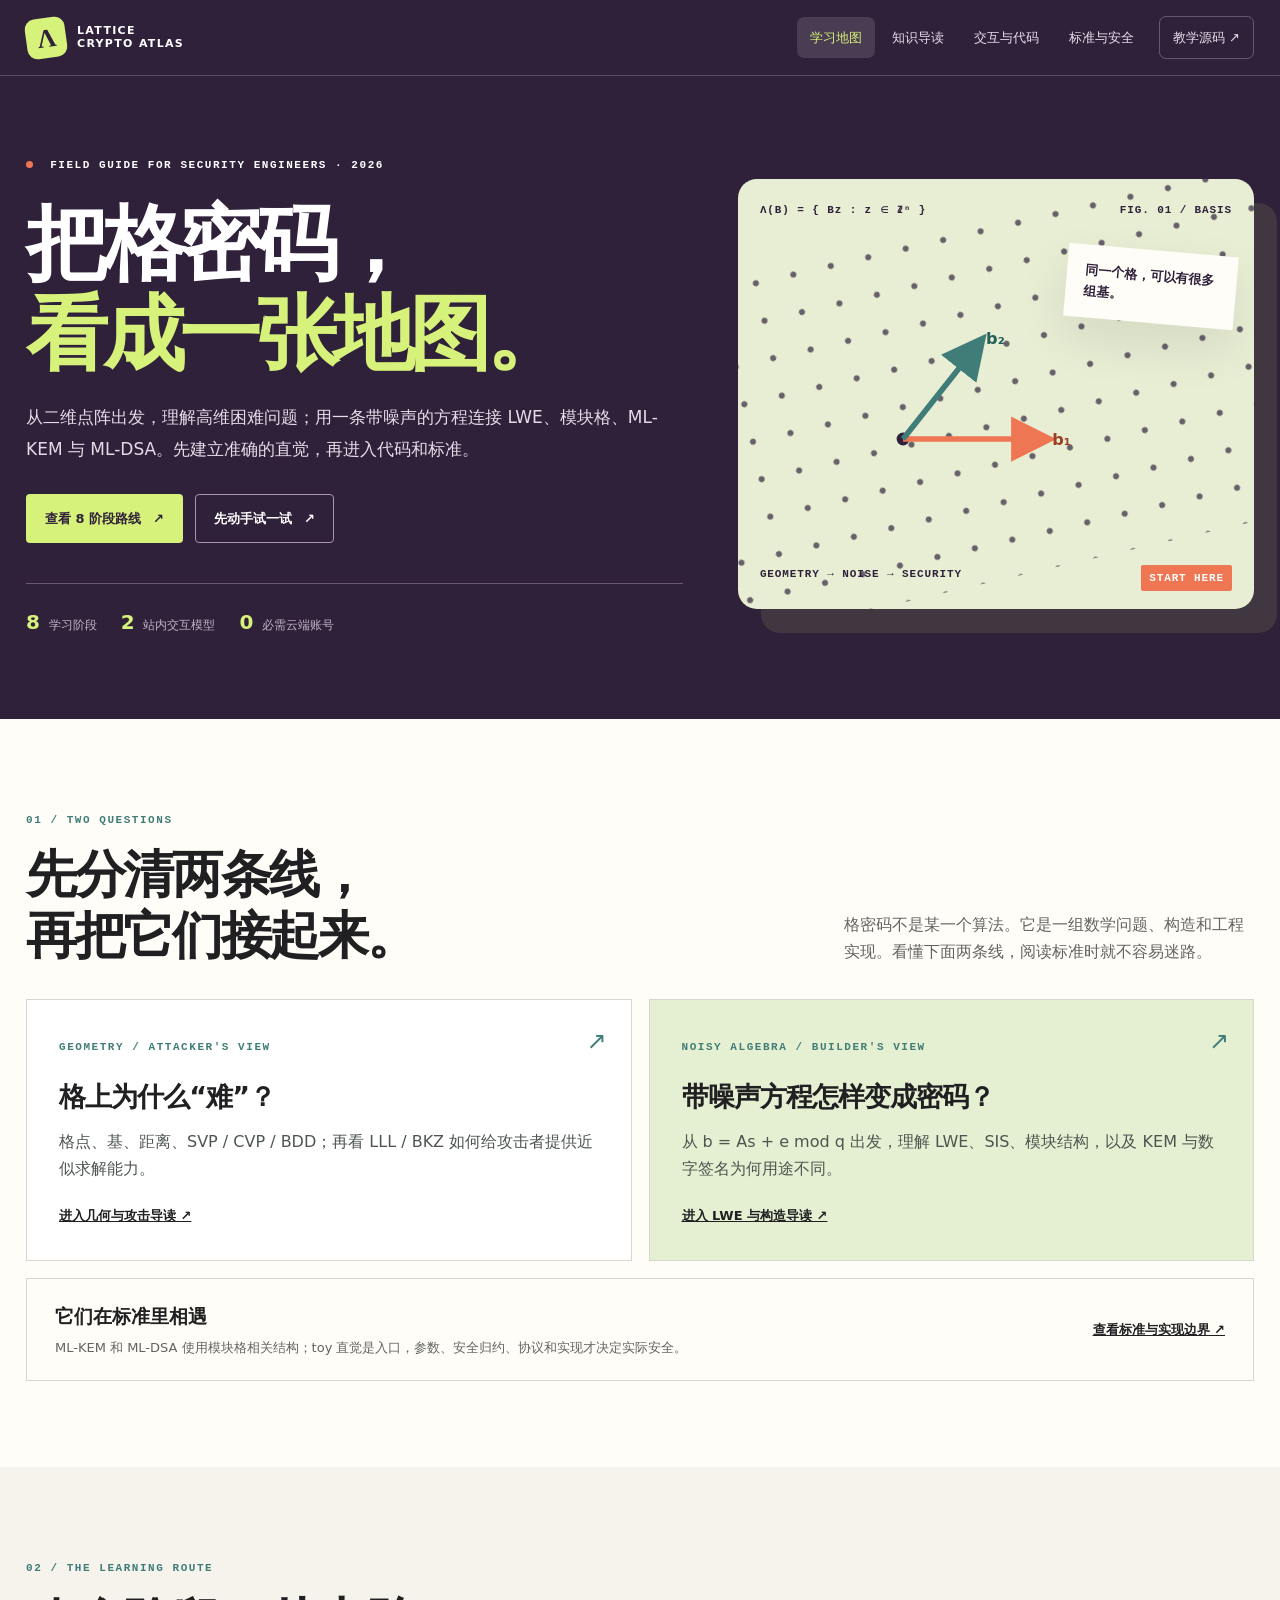
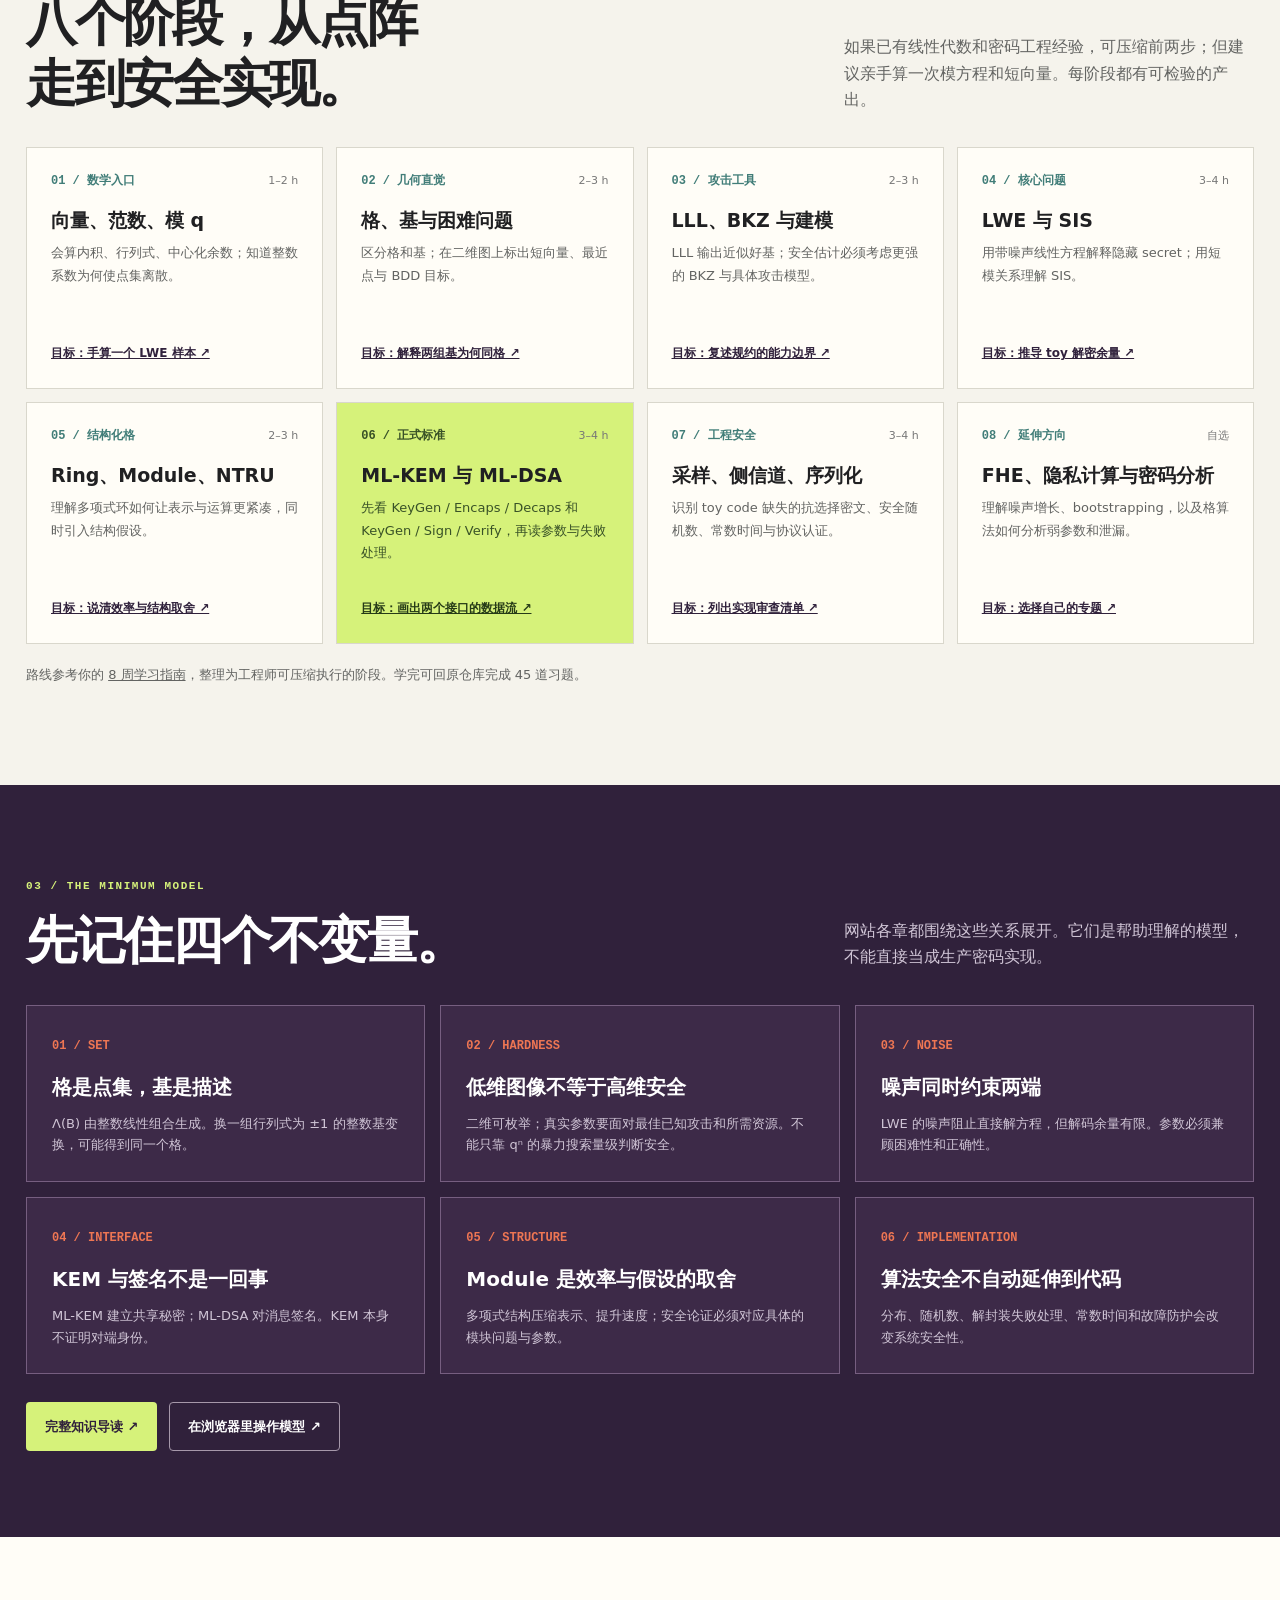
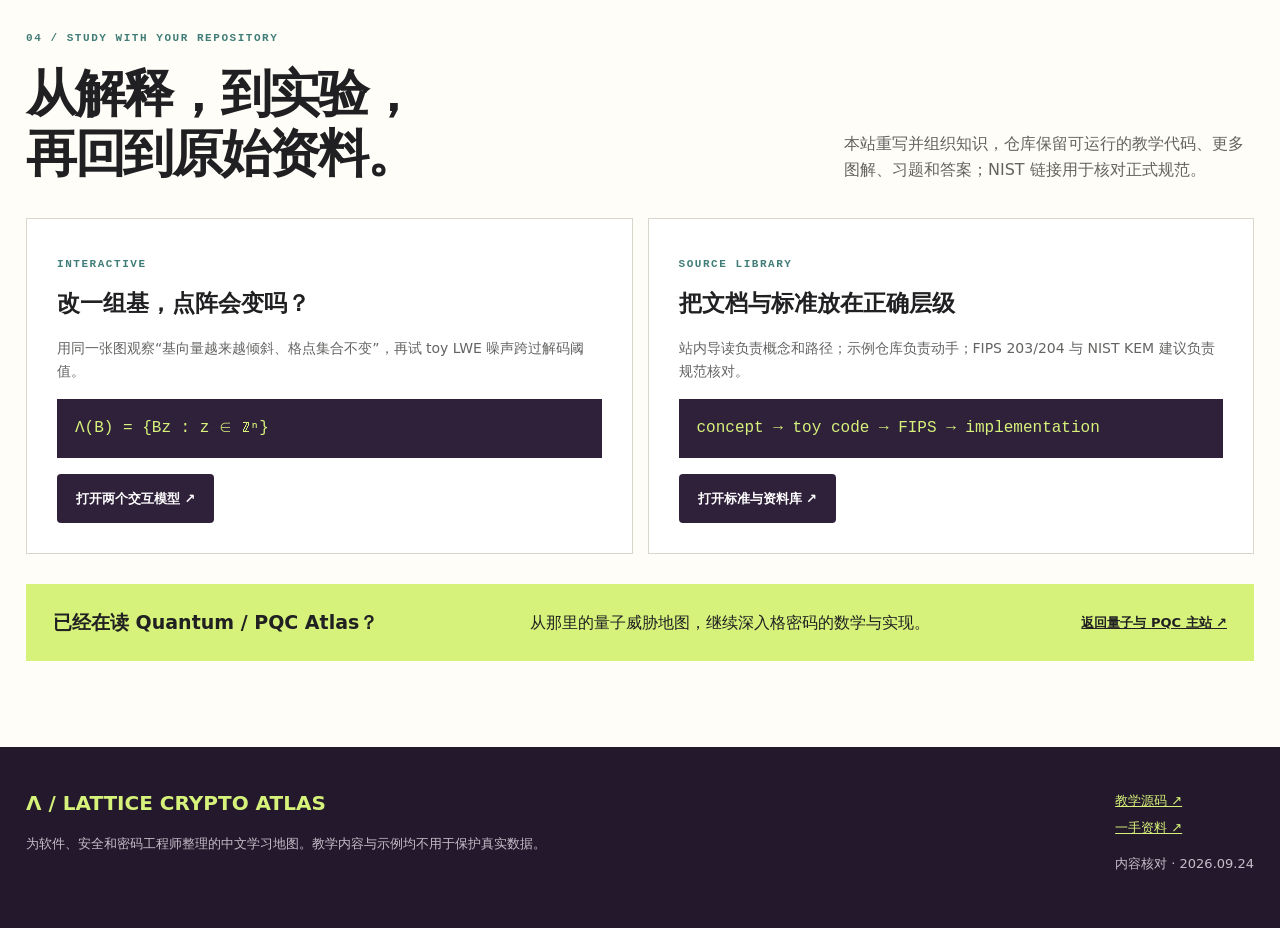
==== index.html @ 333cc124 "Build lattice crypto learning atlas" ====
<!doctype html>
<html lang="zh-CN">
<head>
  <meta charset="utf-8">
  <meta name="viewport" content="width=device-width, initial-scale=1">
  <meta name="theme-color" content="#30213b">
  <meta name="description" content="面向软件与安全工程师的格密码中文学习地图：格与困难问题、LWE/SIS、LLL/BKZ、ML-KEM/ML-DSA、动手实验与实现安全。">
  <title>格密码地图 · Lattice Crypto Atlas</title>
  <link rel="stylesheet" href="style.css">
  <script src="app.js" defer></script>
</head>
<body>
  <a class="skip" href="#main">跳至正文</a>
  <header class="site-header">
    <a class="logo" href="index.html" aria-label="格密码地图首页"><span class="logo-mark">Λ</span><span>LATTICE<br>CRYPTO ATLAS</span></a>
    <nav class="site-nav" aria-label="主导航">
      <a href="index.html" aria-current="page">学习地图</a><a href="learn.html">知识导读</a><a href="lab.html">交互与代码</a><a href="standards.html">标准与安全</a><a class="nav-source" href="https://github.com/ShundaZhang/lattice-based-cryptography-samples" target="_blank" rel="noopener noreferrer">教学源码 ↗</a>
    </nav>
  </header>
  <main id="main">
    <section class="hero">
      <div class="hero-inner">
        <div>
          <span class="eyebrow"><i class="dot"></i> FIELD GUIDE FOR SECURITY ENGINEERS · 2026</span>
          <h1>把格密码，<br><em>看成一张地图。</em></h1>
          <p class="hero-lede">从二维点阵出发，理解高维困难问题；用一条带噪声的方程连接 LWE、模块格、ML-KEM 与 ML-DSA。先建立准确的直觉，再进入代码和标准。</p>
          <div class="hero-actions"><a class="button primary" href="#route">查看 8 阶段路线 <span>↗</span></a><a class="button outline" href="lab.html">先动手试一试 <span>↗</span></a></div>
          <div class="hero-facts"><span><b>8</b> 学习阶段</span><span><b>2</b> 站内交互模型</span><span><b>0</b> 必需云端账号</span></div>
        </div>
        <div class="hero-art" role="img" aria-label="二维点阵、两组基向量和格密码学习路线的装饰性示意图">
          <div class="art-top"><span>Λ(B) = { Bz : z ∈ ℤⁿ }</span><span>FIG. 01 / BASIS</span></div>
          <div class="art-grid"></div>
          <svg class="art-vectors" viewBox="0 0 480 280" aria-hidden="true"><defs><marker id="arrow-a" markerWidth="8" markerHeight="8" refX="6" refY="4" orient="auto"><path d="M0 0 L8 4 L0 8 Z" fill="#ee7653"/></marker><marker id="arrow-b" markerWidth="8" markerHeight="8" refX="6" refY="4" orient="auto"><path d="M0 0 L8 4 L0 8 Z" fill="#417d78"/></marker></defs><circle cx="134" cy="187" r="8" fill="#30213b"/><path d="M134 187 L310 187" stroke="#ee7653" stroke-width="7" marker-end="url(#arrow-a)"/><path d="M134 187 L229 67" stroke="#417d78" stroke-width="7" marker-end="url(#arrow-b)"/><text x="319" y="194" fill="#9c3f26" font-size="20" font-weight="800">b₁</text><text x="237" y="69" fill="#245f59" font-size="20" font-weight="800">b₂</text></svg>
          <div class="art-note">同一个格，可以有很多组基。</div><div class="art-bottom"><span>GEOMETRY → NOISE → SECURITY</span><span class="art-seal">START HERE</span></div>
        </div>
      </div>
    </section>

    <section class="section white" id="orientation"><div class="container">
      <div class="section-head"><div><span class="eyebrow kicker">01 / TWO QUESTIONS</span><h2>先分清两条线，<br>再把它们接起来。</h2></div><p>格密码不是某一个算法。它是一组数学问题、构造和工程实现。看懂下面两条线，阅读标准时就不容易迷路。</p></div>
      <div class="two-paths">
        <article class="path-card"><span class="eyebrow">GEOMETRY / ATTACKER'S VIEW</span><h3>格上为什么“难”？</h3><p>格点、基、距离、SVP / CVP / BDD；再看 LLL / BKZ 如何给攻击者提供近似求解能力。</p><a href="learn.html#geometry">进入几何与攻击导读 ↗</a></article>
        <article class="path-card featured"><span class="eyebrow">NOISY ALGEBRA / BUILDER'S VIEW</span><h3>带噪声方程怎样变成密码？</h3><p>从 b = As + e mod q 出发，理解 LWE、SIS、模块结构，以及 KEM 与数字签名为何用途不同。</p><a href="learn.html#lwe">进入 LWE 与构造导读 ↗</a></article>
      </div>
      <div class="bridge"><div><strong>它们在标准里相遇</strong><p>ML-KEM 和 ML-DSA 使用模块格相关结构；toy 直觉是入口，参数、安全归约、协议和实现才决定实际安全。</p></div><a href="standards.html">查看标准与实现边界 ↗</a></div>
    </div></section>

    <section class="section" id="route"><div class="container">
      <div class="section-head"><div><span class="eyebrow kicker">02 / THE LEARNING ROUTE</span><h2>八个阶段，从点阵<br>走到安全实现。</h2></div><p>如果已有线性代数和密码工程经验，可压缩前两步；但建议亲手算一次模方程和短向量。每阶段都有可检验的产出。</p></div>
      <div class="route">
        <article class="route-card"><header><span class="step">01 / 数学入口</span><span class="time">1–2 h</span></header><h3>向量、范数、模 q</h3><p>会算内积、行列式、中心化余数；知道整数系数为何使点集离散。</p><a href="learn.html#math">目标：手算一个 LWE 样本 ↗</a></article>
        <article class="route-card"><header><span class="step">02 / 几何直觉</span><span class="time">2–3 h</span></header><h3>格、基与困难问题</h3><p>区分格和基；在二维图上标出短向量、最近点与 BDD 目标。</p><a href="learn.html#geometry">目标：解释两组基为何同格 ↗</a></article>
        <article class="route-card"><header><span class="step">03 / 攻击工具</span><span class="time">2–3 h</span></header><h3>LLL、BKZ 与建模</h3><p>LLL 输出近似好基；安全估计必须考虑更强的 BKZ 与具体攻击模型。</p><a href="learn.html#reduction">目标：复述规约的能力边界 ↗</a></article>
        <article class="route-card"><header><span class="step">04 / 核心问题</span><span class="time">3–4 h</span></header><h3>LWE 与 SIS</h3><p>用带噪声线性方程解释隐藏 secret；用短模关系理解 SIS。</p><a href="learn.html#lwe">目标：推导 toy 解密余量 ↗</a></article>
        <article class="route-card"><header><span class="step">05 / 结构化格</span><span class="time">2–3 h</span></header><h3>Ring、Module、NTRU</h3><p>理解多项式环如何让表示与运算更紧凑，同时引入结构假设。</p><a href="learn.html#module">目标：说清效率与结构取舍 ↗</a></article>
        <article class="route-card accent"><header><span class="step">06 / 正式标准</span><span class="time">3–4 h</span></header><h3>ML-KEM 与 ML-DSA</h3><p>先看 KeyGen / Encaps / Decaps 和 KeyGen / Sign / Verify，再读参数与失败处理。</p><a href="standards.html#fips">目标：画出两个接口的数据流 ↗</a></article>
        <article class="route-card"><header><span class="step">07 / 工程安全</span><span class="time">3–4 h</span></header><h3>采样、侧信道、序列化</h3><p>识别 toy code 缺失的抗选择密文、安全随机数、常数时间与协议认证。</p><a href="standards.html#engineering">目标：列出实现审查清单 ↗</a></article>
        <article class="route-card"><header><span class="step">08 / 延伸方向</span><span class="time">自选</span></header><h3>FHE、隐私计算与密码分析</h3><p>理解噪声增长、bootstrapping，以及格算法如何分析弱参数和泄漏。</p><a href="learn.html#beyond">目标：选择自己的专题 ↗</a></article>
      </div>
      <p class="route-note">路线参考你的 <a href="https://github.com/ShundaZhang/lattice-based-cryptography-samples/blob/main/docs/learning-guide.md" target="_blank" rel="noopener noreferrer">8 周学习指南</a>，整理为工程师可压缩执行的阶段。学完可回原仓库完成 45 道习题。</p>
    </div></section>

    <section class="section dark" id="core"><div class="container">
      <div class="section-head"><div><span class="eyebrow kicker">03 / THE MINIMUM MODEL</span><h2>先记住四个不变量。</h2></div><p>网站各章都围绕这些关系展开。它们是帮助理解的模型，不能直接当成生产密码实现。</p></div>
      <div class="concept-grid">
        <article class="concept"><span class="number">01 / SET</span><h3>格是点集，基是描述</h3><p>Λ(B) 由整数线性组合生成。换一组行列式为 ±1 的整数基变换，可能得到同一个格。</p></article>
        <article class="concept"><span class="number">02 / HARDNESS</span><h3>低维图像不等于高维安全</h3><p>二维可枚举；真实参数要面对最佳已知攻击和所需资源。不能只靠 qⁿ 的暴力搜索量级判断安全。</p></article>
        <article class="concept"><span class="number">03 / NOISE</span><h3>噪声同时约束两端</h3><p>LWE 的噪声阻止直接解方程，但解码余量有限。参数必须兼顾困难性和正确性。</p></article>
        <article class="concept"><span class="number">04 / INTERFACE</span><h3>KEM 与签名不是一回事</h3><p>ML-KEM 建立共享秘密；ML-DSA 对消息签名。KEM 本身不证明对端身份。</p></article>
        <article class="concept"><span class="number">05 / STRUCTURE</span><h3>Module 是效率与假设的取舍</h3><p>多项式结构压缩表示、提升速度；安全论证必须对应具体的模块问题与参数。</p></article>
        <article class="concept"><span class="number">06 / IMPLEMENTATION</span><h3>算法安全不自动延伸到代码</h3><p>分布、随机数、解封装失败处理、常数时间和故障防护会改变系统安全性。</p></article>
      </div>
      <div class="actions"><a class="button primary" href="learn.html">完整知识导读 ↗</a><a class="button outline" href="lab.html">在浏览器里操作模型 ↗</a></div>
    </div></section>

    <section class="section white" id="next"><div class="container">
      <div class="section-head"><div><span class="eyebrow kicker">04 / STUDY WITH YOUR REPOSITORY</span><h2>从解释，到实验，<br>再回到原始资料。</h2></div><p>本站重写并组织知识，仓库保留可运行的教学代码、更多图解、习题和答案；NIST 链接用于核对正式规范。</p></div>
      <div class="feature-split"><div class="feature-panel"><span class="eyebrow kicker">INTERACTIVE</span><h3>改一组基，点阵会变吗？</h3><p>用同一张图观察“基向量越来越倾斜、格点集合不变”，再试 toy LWE 噪声跨过解码阈值。</p><div class="formula">Λ(B) = {Bz : z ∈ ℤⁿ}</div><a class="button dark" href="lab.html">打开两个交互模型 ↗</a></div><div class="feature-panel"><span class="eyebrow kicker">SOURCE LIBRARY</span><h3>把文档与标准放在正确层级</h3><p>站内导读负责概念和路径；示例仓库负责动手；FIPS 203/204 与 NIST KEM 建议负责规范核对。</p><div class="formula">concept → toy code → FIPS → implementation</div><a class="button dark" href="standards.html">打开标准与资料库 ↗</a></div></div>
      <div class="cross-link"><strong>已经在读 Quantum / PQC Atlas？</strong><span>从那里的量子威胁地图，继续深入格密码的数学与实现。</span><a href="https://shundazhang.github.io/quantum-pqc-atlas/" target="_blank" rel="noopener noreferrer">返回量子与 PQC 主站 ↗</a></div>
    </div></section>
  </main>
  <footer class="footer"><div class="container footer-inner"><div><strong>Λ / LATTICE CRYPTO ATLAS</strong><p>为软件、安全和密码工程师整理的中文学习地图。教学内容与示例均不用于保护真实数据。</p></div><div><a href="https://github.com/ShundaZhang/lattice-based-cryptography-samples" target="_blank" rel="noopener noreferrer">教学源码 ↗</a><br><a href="standards.html#sources">一手资料 ↗</a><p>内容核对 · 2026.09.24</p></div></div></footer>
</body>
</html>
---- style.css ----
:root{--ink:#202022;--muted:#636462;--paper:#f5f3ec;--white:#fffdf7;--line:#d9d7cc;--plum:#30213b;--plum-2:#4b3156;--lime:#d6f27a;--orange:#ee7653;--teal:#417d78;--shadow:0 20px 50px rgba(33,23,43,.09)}
*{box-sizing:border-box}html{scroll-behavior:smooth}body{margin:0;background:var(--paper);color:var(--ink);font-family:Inter,"PingFang SC","Microsoft YaHei",system-ui,sans-serif;line-height:1.65}button,input{font:inherit}a{color:inherit}a:focus-visible,button:focus-visible,input:focus-visible{outline:3px solid var(--orange);outline-offset:3px}.skip{position:absolute;top:-80px;left:18px;z-index:30;background:var(--lime);padding:9px 15px}.skip:focus{top:12px}.site-header{height:76px;padding:0 max(26px,calc((100vw - 1320px)/2));display:flex;align-items:center;justify-content:space-between;gap:25px;border-bottom:1px solid rgba(255,255,255,.2);background:var(--plum);color:white}.logo{display:flex;align-items:center;gap:11px;text-decoration:none;font-weight:900;letter-spacing:-.04em;font-size:22px;white-space:nowrap}.logo-mark{display:grid;place-items:center;width:40px;height:40px;background:var(--lime);color:var(--plum);border-radius:10px;transform:rotate(-8deg);font-family:Georgia,serif;font-size:26px}.logo span:last-child{font-size:11px;letter-spacing:.12em;line-height:1.15}.site-nav{display:flex;gap:4px;align-items:center;flex-wrap:wrap}.site-nav a{text-decoration:none;color:#e5dfea;font-size:13px;padding:10px 13px;border-radius:7px}.site-nav a[aria-current="page"],.site-nav a:hover{background:rgba(255,255,255,.12);color:var(--lime)}.site-nav .nav-source{border:1px solid rgba(255,255,255,.25);margin-left:8px}.container{max-width:1320px;padding:0 26px;margin:0 auto}.eyebrow{font-family:ui-monospace,SFMono-Regular,Consolas,monospace;font-size:11px;font-weight:800;letter-spacing:.14em;text-transform:uppercase}.eyebrow .dot{display:inline-block;background:var(--orange);width:7px;height:7px;border-radius:50%;margin-right:9px}.hero{background:var(--plum);color:white;overflow:hidden}.hero-inner{max-width:1320px;margin:auto;padding:74px 26px 80px;display:grid;grid-template-columns:minmax(0,1.12fr) minmax(420px,.88fr);gap:55px;align-items:center}.hero h1{font-size:clamp(50px,6.4vw,92px);line-height:1.09;letter-spacing:-.065em;margin:23px 0 23px}.hero h1 em{font-style:normal;color:var(--lime)}.hero-lede{font-size:17px;line-height:1.9;color:#e4dce7;max-width:680px}.hero-actions,.actions{display:flex;flex-wrap:wrap;gap:12px;margin-top:28px}.button{display:inline-flex;align-items:center;justify-content:center;gap:12px;text-decoration:none;font-weight:800;font-size:13px;padding:13px 18px;border:1px solid transparent;border-radius:4px;transition:transform .2s,background .2s}.button:hover{transform:translateY(-3px)}.button.primary{background:var(--lime);color:var(--plum)}.button.outline{border-color:#a698aa;color:white}.button.dark{background:var(--plum);color:white}.button.light{background:white;color:var(--plum);border-color:var(--line)}.hero-facts{display:flex;flex-wrap:wrap;gap:24px;margin-top:40px;border-top:1px solid #6b5a70;padding-top:22px;color:#bfb4c4;font-size:12px}.hero-facts b{color:var(--lime);font-size:20px;margin-right:5px}.hero-art{position:relative;min-height:430px;background:#e7eed3;border-radius:19px;box-shadow:23px 24px 0 rgba(214,242,122,.1);overflow:hidden;color:var(--plum);padding:22px}.art-top,.art-bottom{display:flex;justify-content:space-between;gap:15px;font-family:ui-monospace,monospace;font-size:11px;font-weight:800;letter-spacing:.08em}.art-grid{position:absolute;inset:69px 12px 68px;background-image:radial-gradient(circle,var(--plum) 2.2px,transparent 2.7px);background-size:31px 31px;opacity:.7;transform:rotate(-13deg) scale(1.24)}.art-vectors{position:absolute;left:11%;top:21%;width:75%;height:61%;overflow:visible}.art-note{position:absolute;right:18px;top:71px;background:var(--white);box-shadow:var(--shadow);padding:15px 18px;max-width:170px;font-size:13px;font-weight:700;transform:rotate(5deg)}.art-bottom{position:absolute;bottom:18px;left:22px;right:22px}.art-seal{background:var(--orange);color:white;padding:4px 8px;border-radius:2px}.section{padding:86px 0;scroll-margin-top:22px}.section.white{background:var(--white)}.section.dark{background:var(--plum);color:white}.section.alt{background:#e9e8dd}.section-head{display:flex;justify-content:space-between;align-items:end;gap:30px;margin-bottom:34px}.section-head h2{font-size:clamp(35px,4vw,56px);line-height:1.18;letter-spacing:-.045em;margin:13px 0 0}.section-head p{max-width:410px;color:var(--muted);margin:0}.dark .section-head p{color:#d0c5d6}.kicker{color:var(--teal);font-weight:900}.dark .kicker{color:var(--lime)}.two-paths{display:grid;grid-template-columns:1fr 1fr;gap:17px}.path-card{padding:32px;border:1px solid var(--line);background:white;position:relative}.path-card:after{content:"↗";position:absolute;right:24px;top:22px;font-size:24px;color:var(--teal)}.path-card.featured{background:#e5f0d2}.path-card .eyebrow{color:var(--teal)}.path-card h3{font-size:27px;letter-spacing:-.035em;margin:16px 0 10px}.path-card p{max-width:560px;color:#4e5551;margin:0 0 20px}.path-card a{font-size:13px;font-weight:900;text-decoration-thickness:1px}.bridge{margin-top:17px;padding:22px 28px;border:1px solid var(--line);display:flex;align-items:center;justify-content:space-between;gap:20px;background:#fffdf7}.bridge strong{font-size:19px}.bridge p{margin:4px 0 0;color:var(--muted);font-size:13px}.bridge a{font-size:13px;font-weight:900;white-space:nowrap}.route{display:grid;grid-template-columns:repeat(4,minmax(0,1fr));gap:13px}.route-card{padding:24px;background:#fffdf7;border:1px solid var(--line);min-height:242px;display:flex;flex-direction:column}.route-card .step{font-family:ui-monospace,monospace;font-size:12px;font-weight:900;color:var(--teal)}.route-card h3{font-size:19px;line-height:1.3;margin:16px 0 9px}.route-card p{color:var(--muted);font-size:13px;line-height:1.75;margin:0}.route-card a{margin-top:auto;padding-top:15px;font-size:12px;font-weight:900;color:var(--plum)}.route-card .time{margin-left:auto;font-size:11px;color:#777}.route-card header{display:flex}.route-card.accent{background:var(--lime)}.route-card.accent p,.route-card.accent .step{color:#395227}.route-card.accent a{color:#263b17}.route-note{margin-top:20px;color:var(--muted);font-size:13px}.concept-grid{display:grid;grid-template-columns:repeat(3,minmax(0,1fr));gap:15px}.concept{border:1px solid var(--line);padding:25px;background:var(--paper)}.concept .number{font-family:ui-monospace,monospace;color:var(--orange);font-weight:900;font-size:12px}.concept h3{font-size:20px;margin:14px 0 9px}.concept p{font-size:13px;color:var(--muted);margin:0}.concept code,.prose code,.callout code{font-family:ui-monospace,Consolas,monospace;background:#ece9df;padding:2px 4px;border-radius:3px}.dark .concept{background:#3d2a48;border-color:#765e80}.dark .concept p{color:#d0c5d6}.dark .concept code{background:#241b2b}.feature-split{display:grid;grid-template-columns:1fr 1fr;gap:15px}.feature-panel{padding:30px;border:1px solid var(--line);background:white}.feature-panel h3{font-size:23px;margin:10px 0}.feature-panel p{font-size:14px;color:var(--muted)}.feature-panel .formula{font-family:ui-monospace,monospace;background:var(--plum);color:var(--lime);padding:16px 18px;margin:16px 0;overflow-x:auto;white-space:nowrap}.source-list{display:grid;grid-template-columns:repeat(2,minmax(0,1fr));gap:12px}.source-link{display:flex;justify-content:space-between;gap:20px;text-decoration:none;background:white;border:1px solid var(--line);padding:20px 22px}.source-link:hover{border-color:var(--teal)}.source-link span{display:block;font-size:11px;color:var(--teal);font-weight:900;letter-spacing:.1em}.source-link b{display:block;margin-top:6px;font-size:16px}.source-link small{display:block;color:var(--muted);margin-top:6px}.source-link i{font-style:normal;color:var(--teal)}.callout{border-left:5px solid var(--orange);background:#f8eadf;padding:19px 24px;font-size:14px;line-height:1.85}.callout strong{color:var(--plum)}.callout p{margin:5px 0 0}.dark .callout{background:#463049;color:#e6dce7}.dark .callout strong{color:var(--lime)}.footer{background:#24192c;color:#c7bbc9;padding:40px 0}.footer-inner{display:flex;justify-content:space-between;gap:20px;align-items:start}.footer strong{color:var(--lime);font-size:20px}.footer p{max-width:520px;font-size:13px}.footer a{color:var(--lime);font-size:13px}.page-hero{background:var(--plum);color:white;padding:72px 0 75px}.page-hero h1{font-size:clamp(46px,6vw,76px);line-height:1.1;letter-spacing:-.055em;margin:17px 0}.page-hero p{color:#e4dce7;font-size:17px;max-width:750px}.page-hero .breadcrumb{font-size:12px;color:var(--lime)}.page-hero .breadcrumb a{text-decoration:none}.page-jumps{display:flex;gap:10px;flex-wrap:wrap;margin-top:27px}.page-jumps a{border:1px solid #7a687e;padding:8px 12px;font-size:12px;text-decoration:none;color:white}.page-jumps a:hover{background:var(--lime);color:var(--plum)}.reading{display:grid;grid-template-columns:225px minmax(0,1fr);gap:70px}.reading-nav{position:sticky;top:28px;align-self:start;border-top:3px solid var(--plum);padding-top:14px}.reading-nav a{display:block;padding:9px 7px;color:#535655;text-decoration:none;font-size:13px}.reading-nav a:hover{background:#e8edda;color:var(--plum)}.chapter{border-top:1px solid var(--line);padding:48px 0;scroll-margin-top:22px}.chapter:first-child{border:0;padding-top:0}.chapter .chapter-number{font-family:ui-monospace,monospace;font-size:12px;font-weight:900;color:var(--teal)}.chapter h2{font-size:clamp(31px,3vw,44px);letter-spacing:-.045em;line-height:1.24;margin:12px 0 17px}.chapter h3{font-size:21px;margin:29px 0 9px}.prose{max-width:790px;color:#484c4a;font-size:15px;line-height:1.9}.prose p{margin:0 0 16px}.prose ul{padding-left:23px}.prose li{margin:7px 0}.formula-box{display:block;max-width:790px;overflow:auto;background:#e5eed5;color:#2b3a2a;padding:18px 22px;font-family:ui-monospace,Consolas,monospace;font-weight:800;margin:19px 0;white-space:nowrap}.lesson-card{max-width:790px;background:white;border:1px solid var(--line);padding:20px 24px;margin:22px 0}.lesson-card b{font-size:12px;color:var(--teal);letter-spacing:.05em}.lesson-card p{margin:6px 0 0;font-size:14px;color:var(--muted)}.lesson-card a{font-weight:800}.mini-compare{display:grid;grid-template-columns:repeat(3,minmax(0,1fr));gap:10px;max-width:790px}.mini-compare>div{border:1px solid var(--line);background:white;padding:15px;font-size:13px}.mini-compare b{display:block;color:var(--plum);font-size:16px;margin-bottom:6px}.mini-compare p{margin:0;color:var(--muted)}.lab-layout{display:grid;grid-template-columns:minmax(0,1.1fr) minmax(300px,.9fr);gap:20px}.interactive{border:1px solid var(--line);background:white;padding:28px}.interactive h2{font-size:27px;letter-spacing:-.03em;margin:0 0 10px}.interactive p{font-size:14px;color:var(--muted)}.interactive svg{display:block;width:100%;background:#eff1e8;border:1px solid #d7ded3;max-height:345px}.interactive label{display:block;font-size:13px;font-weight:800;margin-top:18px}.interactive input[type=range]{width:100%;accent-color:var(--teal)}.range-points{display:flex;justify-content:space-between;font-size:11px;color:var(--muted)}.readout{font-family:ui-monospace,monospace;background:var(--plum);color:var(--lime);padding:14px 16px;margin-top:16px;font-size:13px}.lab-notes{background:#e6ead9;padding:27px;border:1px solid #d3d9c9}.lab-notes h3{font-size:22px;margin:0 0 12px}.lab-notes ul{padding-left:21px;font-size:14px;line-height:1.85}.lab-notes li{margin:8px 0}.lab-notes .callout{background:#fff9ea;margin-top:18px}.toggle-row{display:flex;gap:10px;flex-wrap:wrap;margin:16px 0}.toggle-row button{border:1px solid var(--line);background:var(--paper);padding:8px 17px;font-size:13px;font-weight:800;cursor:pointer}.toggle-row button[aria-pressed=true]{background:var(--plum);color:white}.meter{height:32px;background:linear-gradient(90deg,#b7dcce 0 35%,#f1c7a2 35% 65%,#b7dcce 65%);position:relative;border:1px solid #c4d3c5;margin:20px 0}.meter:before{content:"0";position:absolute;left:9px;top:4px;font-size:11px}.meter:after{content:"q / 2";position:absolute;left:49%;top:4px;font-size:11px}.meter-marker{position:absolute;top:-8px;width:3px;height:48px;background:var(--orange);transition:left .2s}.meter-marker span{position:absolute;top:-25px;left:-9px;font-family:ui-monospace,monospace;font-size:12px;font-weight:900;color:var(--plum)}.code-grid{display:grid;grid-template-columns:repeat(3,minmax(0,1fr));gap:13px}.code-card{padding:24px;background:white;border:1px solid var(--line);display:flex;flex-direction:column}.code-card>span{color:var(--teal);font-size:11px;font-weight:900;font-family:ui-monospace,monospace}.code-card h3{font-size:20px;line-height:1.35;margin:11px 0}.code-card p{font-size:13px;color:var(--muted);margin:0 0 14px}.code-card a{margin-top:auto;font-size:13px;font-weight:900}.command{background:#251a2d;color:#e2dfe6;padding:23px;overflow:auto;font-family:ui-monospace,Consolas,monospace;font-size:13px;white-space:pre;line-height:1.65}.command b{color:var(--lime)}.standards-grid{display:grid;grid-template-columns:repeat(2,minmax(0,1fr));gap:14px}.standard-card{background:white;border:1px solid var(--line);padding:28px}.standard-card .status{font-size:11px;color:var(--teal);font-weight:900;letter-spacing:.1em}.standard-card h3{font-size:28px;margin:13px 0 8px}.standard-card p{font-size:14px;color:var(--muted)}.standard-card a{font-size:13px;font-weight:900}.standard-card.primary{background:#e7efda}.security-list{display:grid;grid-template-columns:repeat(2,minmax(0,1fr));gap:13px}.security-list article{background:#fffdf7;border:1px solid var(--line);padding:22px}.security-list b{display:block;color:var(--orange);font-size:12px;font-family:ui-monospace,monospace}.security-list h3{font-size:18px;margin:7px 0}.security-list p{font-size:13px;color:var(--muted);margin:0}.scope-line{display:flex;gap:10px;flex-wrap:wrap;margin:26px 0}.scope-line span{padding:8px 12px;border:1px solid #d2c6d6;font-size:12px}.cross-link{padding:23px 27px;background:var(--lime);display:flex;align-items:center;justify-content:space-between;gap:20px;margin-top:30px}.cross-link strong{font-size:19px}.cross-link a{font-size:13px;font-weight:900}
@media(max-width:900px){.hero-inner{grid-template-columns:1fr}.hero-art{min-height:360px}.route,.code-grid{grid-template-columns:repeat(2,minmax(0,1fr))}.reading{grid-template-columns:1fr;gap:20px}.reading-nav{position:static;display:flex;flex-wrap:wrap;gap:5px;border-top:0}.reading-nav a{background:#e9e8dd;padding:7px 10px}.lab-layout{grid-template-columns:1fr}}
@media(max-width:650px){.site-header{height:auto;min-height:75px;padding:13px 20px;display:block}.site-nav{margin-top:12px;gap:0}.site-nav a{font-size:11px;padding:7px 8px}.site-nav .nav-source{margin-left:0}.container{padding:0 20px}.hero-inner{padding:50px 20px 60px;gap:38px}.hero h1{font-size:50px}.hero-lede,.page-hero p{font-size:15px}.hero-art{min-height:320px}.hero-facts{gap:15px}.section{padding:60px 0}.section-head{display:block}.section-head p{margin-top:16px}.two-paths,.feature-split,.concept-grid,.source-list,.standards-grid,.security-list,.mini-compare{grid-template-columns:1fr}.route,.code-grid{grid-template-columns:1fr}.route-card{min-height:0}.bridge,.cross-link,.footer-inner{display:block}.bridge a,.cross-link a{display:inline-block;margin-top:15px}.page-hero{padding:50px 0}.page-hero h1{font-size:46px}.reading-nav{display:none}.chapter{padding:40px 0}.interactive{padding:20px}.lab-notes{padding:20px}.formula-box{font-size:12px}.footer-inner>div+div{margin-top:18px}}
@media(prefers-reduced-motion:reduce){html{scroll-behavior:auto}.button{transition:none}}
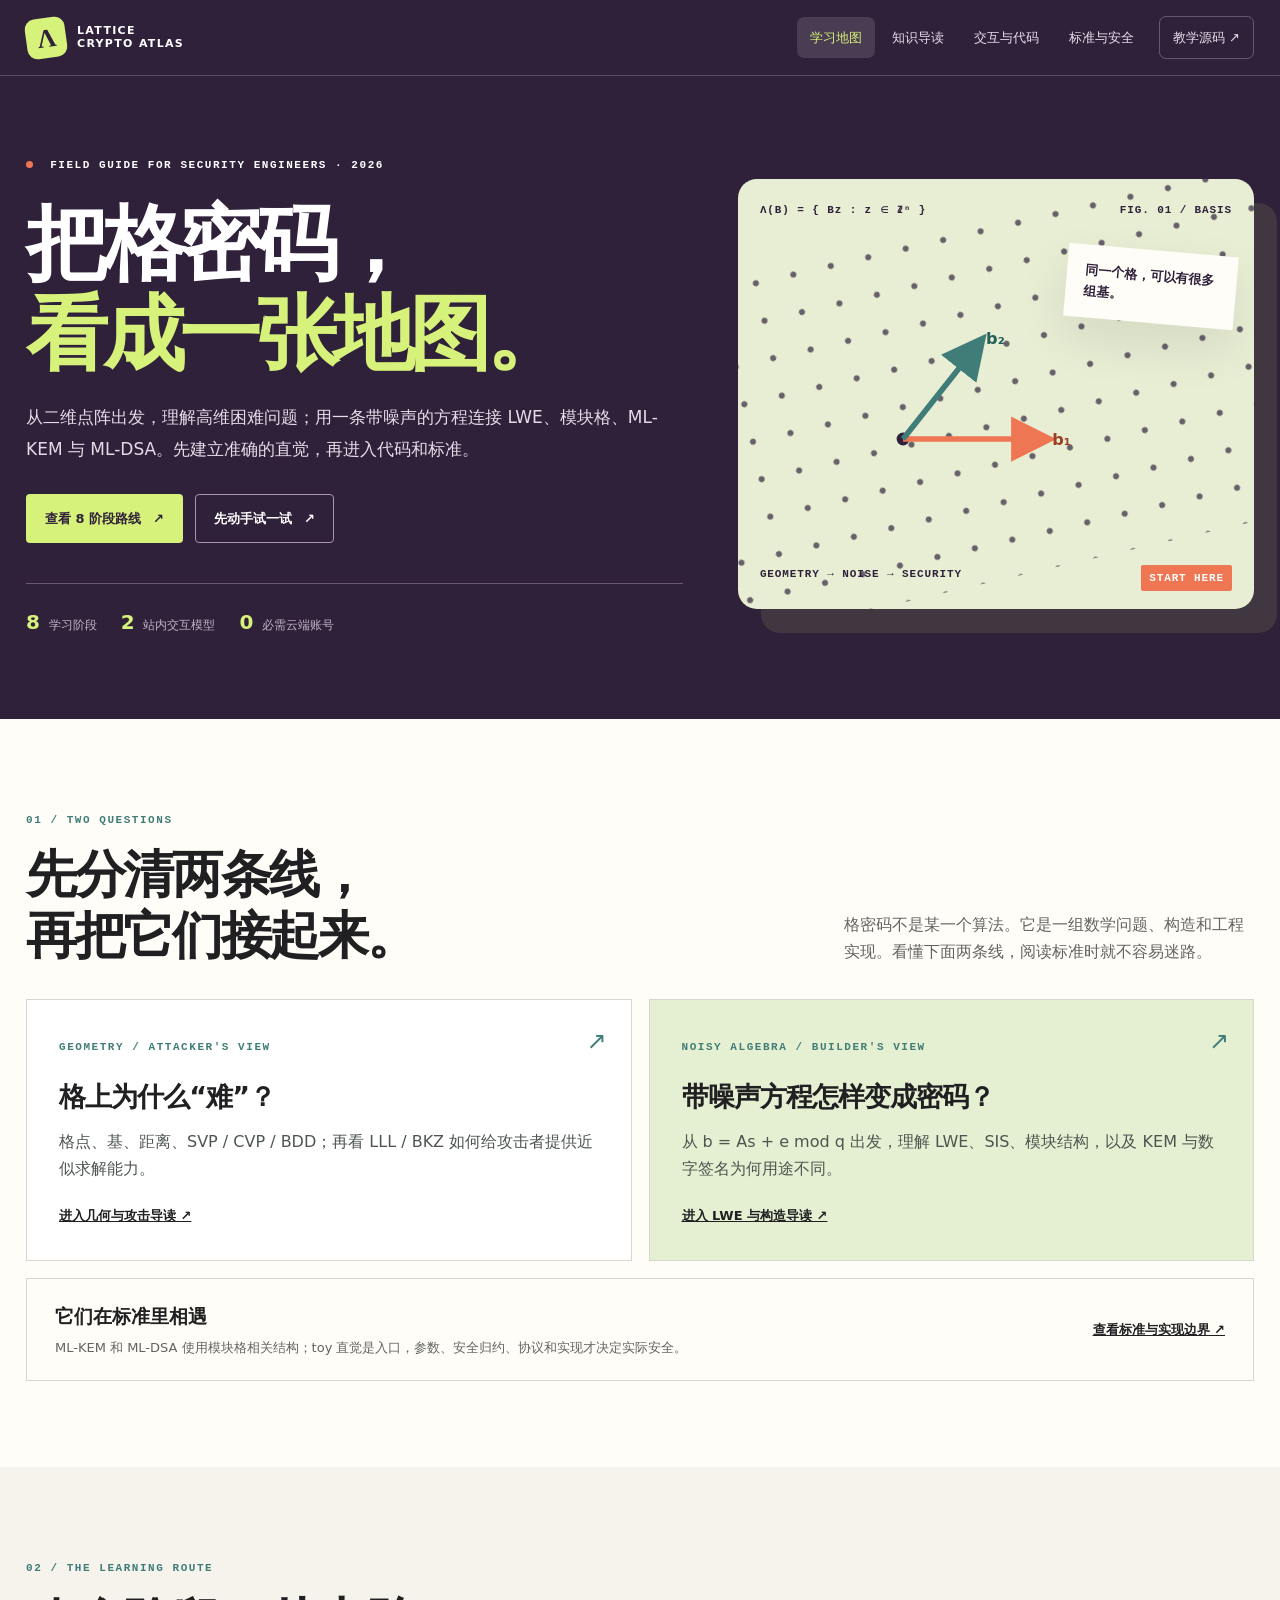
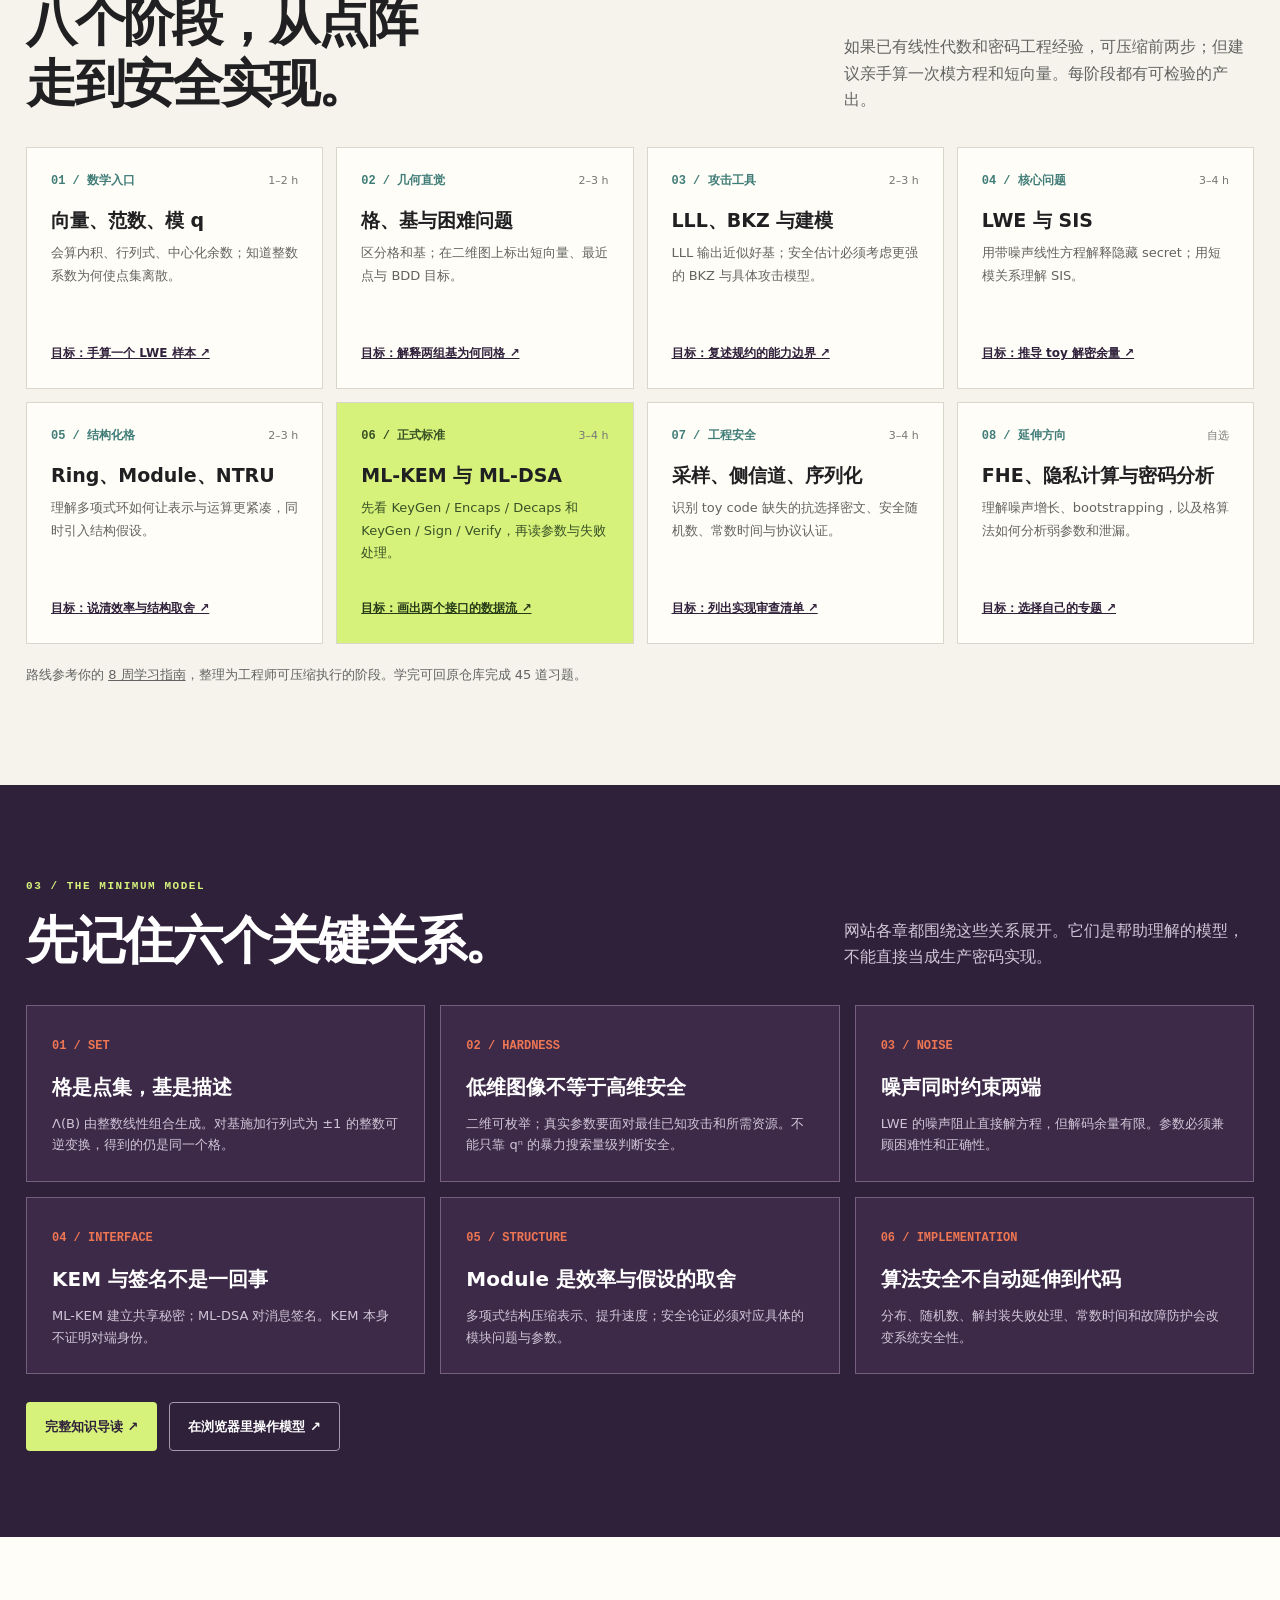
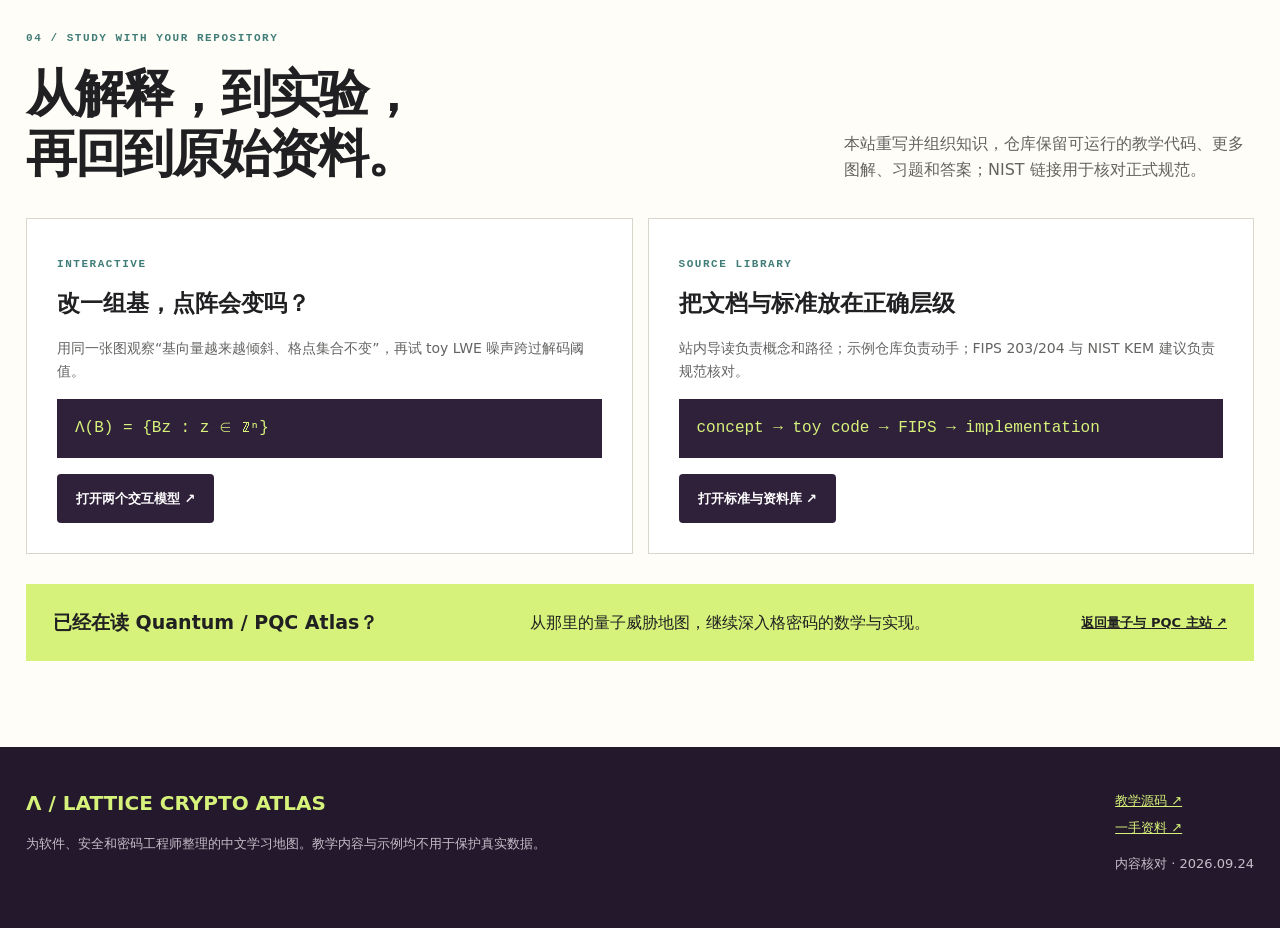
==== commit b4622f03: "Clarify basis invariance in overview" ====
--- a/index.html
+++ b/index.html
@@ -61,9 +61,9 @@
     </div></section>
 
     <section class="section dark" id="core"><div class="container">
-      <div class="section-head"><div><span class="eyebrow kicker">03 / THE MINIMUM MODEL</span><h2>先记住四个不变量。</h2></div><p>网站各章都围绕这些关系展开。它们是帮助理解的模型，不能直接当成生产密码实现。</p></div>
+      <div class="section-head"><div><span class="eyebrow kicker">03 / THE MINIMUM MODEL</span><h2>先记住六个关键关系。</h2></div><p>网站各章都围绕这些关系展开。它们是帮助理解的模型，不能直接当成生产密码实现。</p></div>
       <div class="concept-grid">
-        <article class="concept"><span class="number">01 / SET</span><h3>格是点集，基是描述</h3><p>Λ(B) 由整数线性组合生成。换一组行列式为 ±1 的整数基变换，可能得到同一个格。</p></article>
+        <article class="concept"><span class="number">01 / SET</span><h3>格是点集，基是描述</h3><p>Λ(B) 由整数线性组合生成。对基施加行列式为 ±1 的整数可逆变换，得到的仍是同一个格。</p></article>
         <article class="concept"><span class="number">02 / HARDNESS</span><h3>低维图像不等于高维安全</h3><p>二维可枚举；真实参数要面对最佳已知攻击和所需资源。不能只靠 qⁿ 的暴力搜索量级判断安全。</p></article>
         <article class="concept"><span class="number">03 / NOISE</span><h3>噪声同时约束两端</h3><p>LWE 的噪声阻止直接解方程，但解码余量有限。参数必须兼顾困难性和正确性。</p></article>
         <article class="concept"><span class="number">04 / INTERFACE</span><h3>KEM 与签名不是一回事</h3><p>ML-KEM 建立共享秘密；ML-DSA 对消息签名。KEM 本身不证明对端身份。</p></article>
